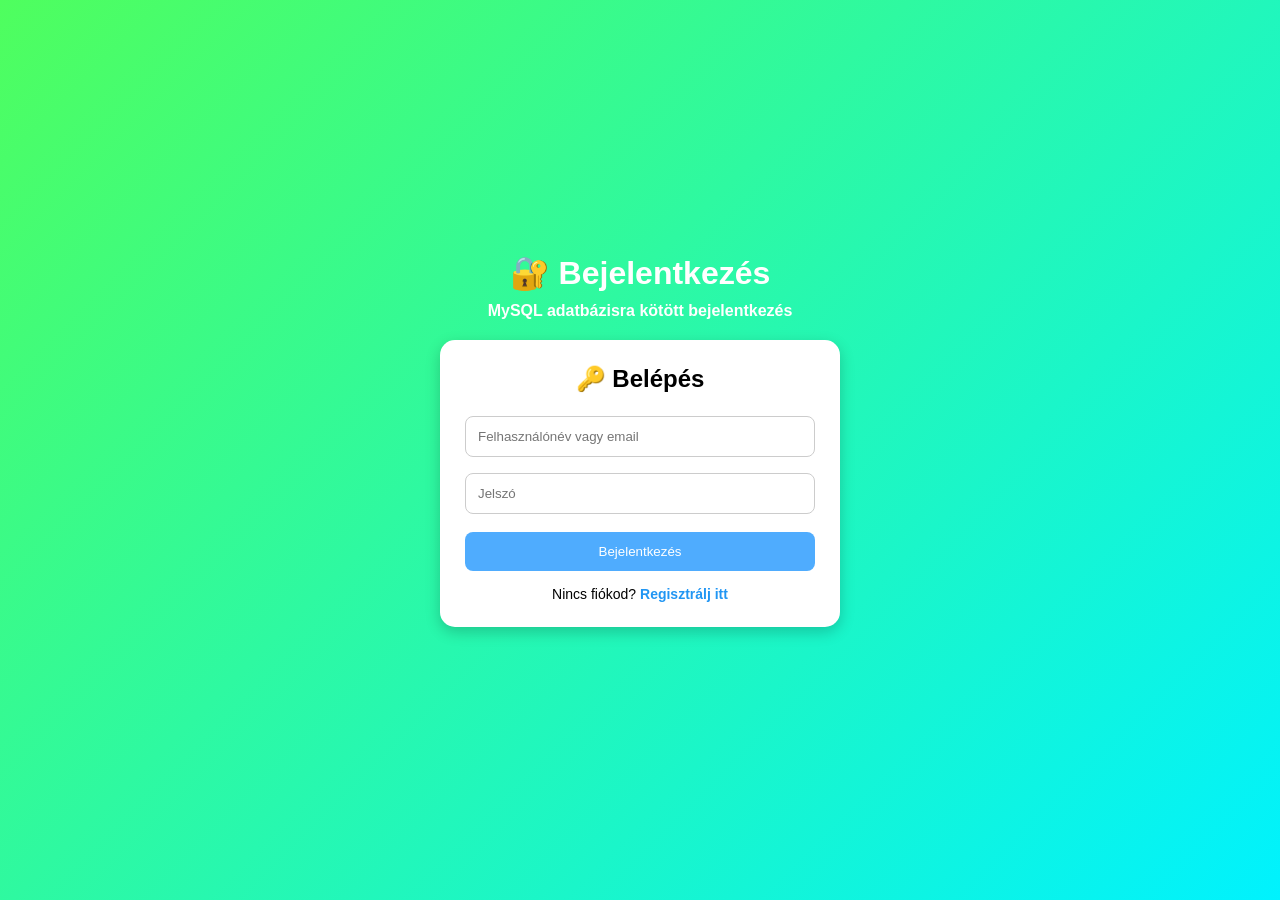
==== bejelentkezes.html @ 808c4488 "Add files via upload" ====
<!DOCTYPE html>
<html lang="hu">
<head>
    <meta charset="UTF-8">
    <meta name="viewport" content="width=device-width, initial-scale=1.0">
    <title>Bejelentkezés</title>
    <link rel="stylesheet" href="style.css">
</head>
<body>
    <div class="container">
        <h1>🔐 Bejelentkezés</h1>
        <p class="subtitle">MySQL adatbázisra kötött bejelentkezés</p>

        <div class="card">
            <h2>🔑 Belépés</h2>
            <form id="loginForm">
                <input type="text" id="loginUser" placeholder="Felhasználónév vagy email" required>
                <input type="password" id="loginPass" placeholder="Jelszó" required>
                <button type="submit">Bejelentkezés</button>
                <p id="loginMessage"></p>
            </form>
            <p class="switch-link">
                Nincs fiókod? <a href="regisztralas.html">Regisztrálj itt</a>
            </p>
        </div>
    </div>

    <script src="script.js"></script>
</body>
</html>
---- style.css ----
/* Minden elem alaphelyzetbe állítása */
*{
    margin:0;
    padding:0;
    box-sizing:border-box;
}

/* Az oldal teljes háttere */
body{

    /* Betűtípus */
    font-family: Arial, sans-serif;

    /* Színátmenetes háttér */
    background: linear-gradient(
        135deg,
        #4ffe5e,
        #00f2fe
    );

    /* Minimum teljes képernyő magasság */
    min-height:100vh;

    /* Középre igazítás */
    display:flex;
    justify-content:center;
    align-items:center;
}

/* A teljes tartalom tárolója */
.container{
    width:400px;
    text-align:center;
}

/* Főcím */
h1{
    color:white;
    margin-bottom:10px;
}

/* Alcím */
.subtitle{
    color:white;
    margin-bottom:20px;
}

/* A fehér kártyák */
.card{

    background:white;

    padding:25px;

    margin-bottom:20px;

    border-radius:15px;

    /* Árnyék a modernebb kinézetért */
    box-shadow:0 5px 15px rgba(0,0,0,0.2);
}

/* Kártya címei */
.card h2{
    margin-bottom:15px;
}

/* Szövegbeviteli mezők */
input{

    width:100%;

    padding:12px;

    margin:8px 0;

    border:1px solid #ccc;

    border-radius:8px;

    outline:none;
}

/* Ha rákattintok egy mezőre */
input:focus{
    border-color:#4facfe;
}

/* Gombok */
button{

    width:100%;

    padding:12px;

    margin-top:10px;

    background:#4facfe;

    color:white;

    border:none;

    border-radius:8px;

    cursor:pointer;
}

/* Egér ráhúzása esetén */
button:hover{
    background:#2196f3;
}

/* Üzenetek */
p{
    margin-top:10px;
    font-weight:bold;
}

.switch-link {
    margin-top: 15px;
    font-size: 14px;
    font-weight: normal;
}

.switch-link a {
    color: #2196f3;
    text-decoration: none;
    font-weight: bold;
}

.switch-link a:hover {
    text-decoration: underline;
}
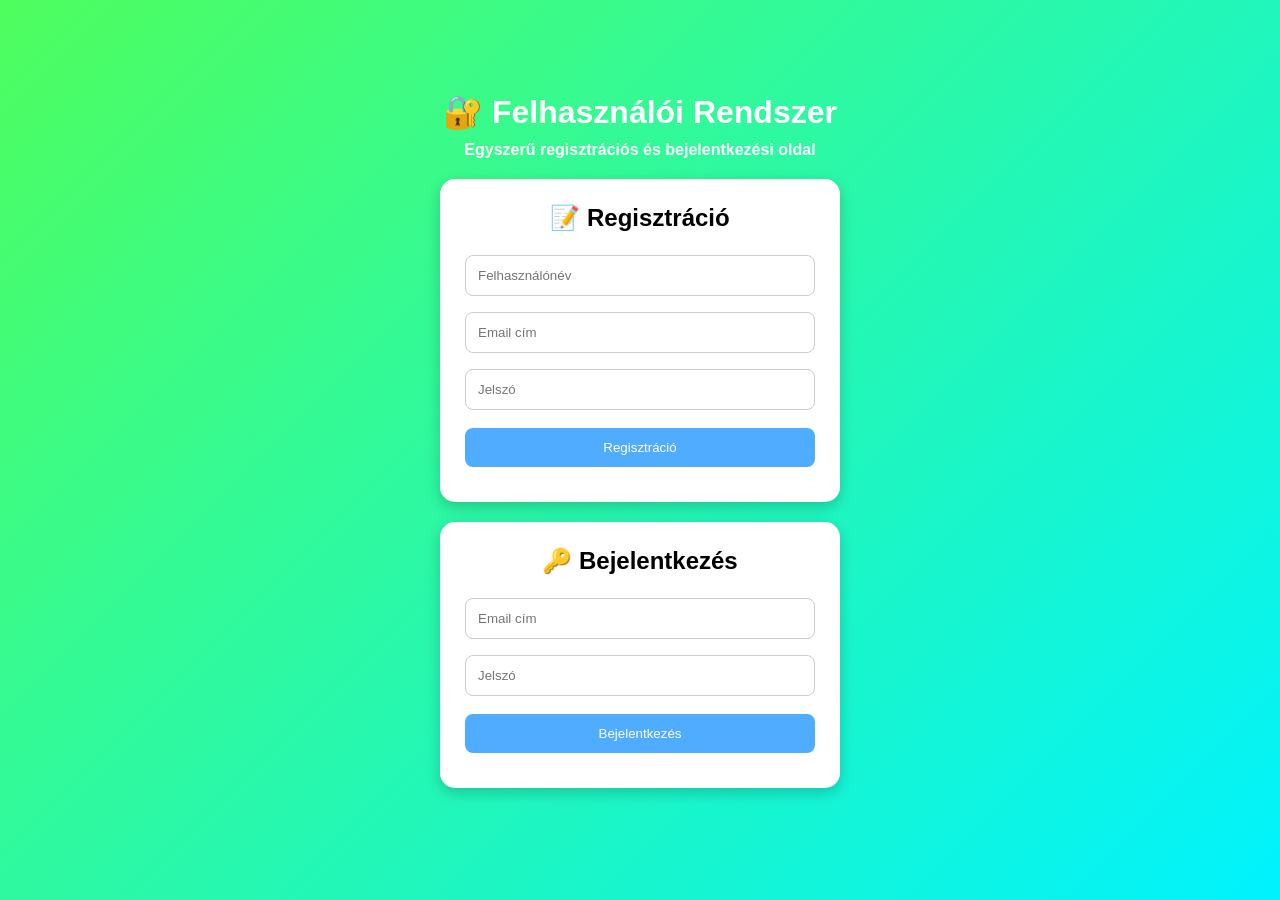
==== commit 69c386cb: "Add files via upload" ====
--- a/bejelentkezes.html
+++ b/bejelentkezes.html
@@ -1,30 +1,181 @@
 <!DOCTYPE html>
 <html lang="hu">
+
 <head>
+
+    <!-- Magyar karakterek helyes megjelenítése -->
     <meta charset="UTF-8">
+
+    <!-- Telefonon és kisebb képernyőn is jól jelenjen meg -->
     <meta name="viewport" content="width=device-width, initial-scale=1.0">
-    <title>Bejelentkezés</title>
+
+    <!-- Az oldal neve a böngésző fülén -->
+    <title>Felhasználói Rendszer</title>
+
+    <!-- CSS fájl összekapcsolása -->
     <link rel="stylesheet" href="style.css">
+
 </head>
+
 <body>
+
     <div class="container">
-        <h1>🔐 Bejelentkezés</h1>
-        <p class="subtitle">MySQL adatbázisra kötött bejelentkezés</p>
 
+        <!-- Az oldal főcíme -->
+        <h1>🔐 Felhasználói Rendszer</h1>
+
+        <p class="subtitle">
+            Egyszerű regisztrációs és bejelentkezési oldal
+        </p>
+
+        <!-- REGISZTRÁCIÓS RÉSZ -->
         <div class="card">
-            <h2>🔑 Belépés</h2>
-            <form id="loginForm">
-                <input type="text" id="loginUser" placeholder="Felhasználónév vagy email" required>
-                <input type="password" id="loginPass" placeholder="Jelszó" required>
-                <button type="submit">Bejelentkezés</button>
-                <p id="loginMessage"></p>
-            </form>
-            <p class="switch-link">
-                Nincs fiókod? <a href="regisztralas.html">Regisztrálj itt</a>
-            </p>
+
+            <h2>📝 Regisztráció</h2>
+
+            <!-- Felhasználónév bekérése -->
+            <input type="text"
+                   id="regUser"
+                   placeholder="Felhasználónév">
+
+            <!-- Email cím bekérése -->
+            <input type="email"
+                   id="regEmail"
+                   placeholder="Email cím">
+
+            <!-- Jelszó bekérése -->
+            <input type="password"
+                   id="regPass"
+                   placeholder="Jelszó">
+
+            <!-- A gomb megnyomásakor a regisztracio() függvény fut le -->
+            <button onclick="regisztracio()">
+                Regisztráció
+            </button>
+
+            <!-- Ide írja ki a program az eredményt -->
+            <p id="regMessage"></p>
+
         </div>
+
+        <!-- BEJELENTKEZÉSI RÉSZ -->
+        <div class="card">
+
+            <h2>🔑 Bejelentkezés</h2>
+
+            <!-- Email cím megadása -->
+            <input type="email"
+                   id="loginEmail"
+                   placeholder="Email cím">
+
+            <!-- Jelszó megadása -->
+            <input type="password"
+                   id="loginPass"
+                   placeholder="Jelszó">
+
+            <!-- A gomb megnyomásakor a bejelentkezes() függvény fut le -->
+            <button onclick="bejelentkezes()">
+                Bejelentkezés
+            </button>
+
+            <!-- Ide kerül a sikeres vagy sikertelen üzenet -->
+            <p id="loginMessage"></p>
+
+        </div>
+
     </div>
 
-    <script src="script.js"></script>
+    <script>
+
+        // -------------------------------------------------
+        // REGISZTRÁCIÓS FÜGGVÉNY
+        // -------------------------------------------------
+        // Ez a függvény akkor indul el,
+        // amikor a felhasználó a Regisztráció gombra kattint.
+        function regisztracio() {
+
+            // Lekérem a mezőkbe beírt adatokat
+            let nev = document.getElementById("regUser").value;
+            let email = document.getElementById("regEmail").value;
+            let jelszo = document.getElementById("regPass").value;
+
+            // Ellenőrzöm hogy valamelyik mező üres-e
+            if (nev === "" || email === "" || jelszo === "") {
+
+                // Hibaüzenet megjelenítése
+                document.getElementById("regMessage").innerHTML =
+                "❌ Tölts ki minden mezőt!";
+
+                // Az üzenet piros színű lesz
+                document.getElementById("regMessage").style.color = "red";
+
+                // A függvény itt leáll
+                return;
+            }
+
+            // Az adatokat elmentem a böngésző memóriájába
+            // Ez nem adatbázis, csak egy egyszerű tárolás
+            localStorage.setItem("felhasznalonev", nev);
+            localStorage.setItem("email", email);
+            localStorage.setItem("jelszo", jelszo);
+
+            // Sikeres regisztráció üzenet
+            document.getElementById("regMessage").innerHTML =
+            "✅ Sikeres regisztráció!";
+
+            // Zöld színű üzenet
+            document.getElementById("regMessage").style.color =
+            "limegreen";
+        }
+
+        // -------------------------------------------------
+        // BEJELENTKEZÉSI FÜGGVÉNY
+        // -------------------------------------------------
+        // Ez a függvény a Bejelentkezés gomb megnyomásakor fut le.
+        function bejelentkezes() {
+
+            // Lekérem a felhasználó által beírt adatokat
+            let email =
+            document.getElementById("loginEmail").value;
+
+            let jelszo =
+            document.getElementById("loginPass").value;
+
+            // Lekérem a regisztrációkor eltárolt adatokat
+            let mentettEmail =
+            localStorage.getItem("email");
+
+            let mentettJelszo =
+            localStorage.getItem("jelszo");
+
+            // Összehasonlítom a beírt adatokat
+            // a korábban eltárolt adatokkal
+            if (
+                email === mentettEmail &&
+                jelszo === mentettJelszo
+            ) {
+
+                // Ha minden adat egyezik,
+                // akkor sikeres bejelentkezést ír ki
+                document.getElementById("loginMessage").innerHTML =
+                "✅ Sikeres bejelentkezés!";
+
+                document.getElementById("loginMessage").style.color =
+                "limegreen";
+
+            } else {
+
+                // Ha valamelyik adat hibás,
+                // akkor hibaüzenetet ír ki
+                document.getElementById("loginMessage").innerHTML =
+                "❌ Hibás email vagy jelszó!";
+
+                document.getElementById("loginMessage").style.color =
+                "red";
+            }
+        }
+
+    </script>
+
 </body>
 </html>
--- a/style.css
+++ b/style.css
@@ -115,20 +115,4 @@
 p{
     margin-top:10px;
     font-weight:bold;
-}
-
-.switch-link {
-    margin-top: 15px;
-    font-size: 14px;
-    font-weight: normal;
-}
-
-.switch-link a {
-    color: #2196f3;
-    text-decoration: none;
-    font-weight: bold;
-}
-
-.switch-link a:hover {
-    text-decoration: underline;
 }
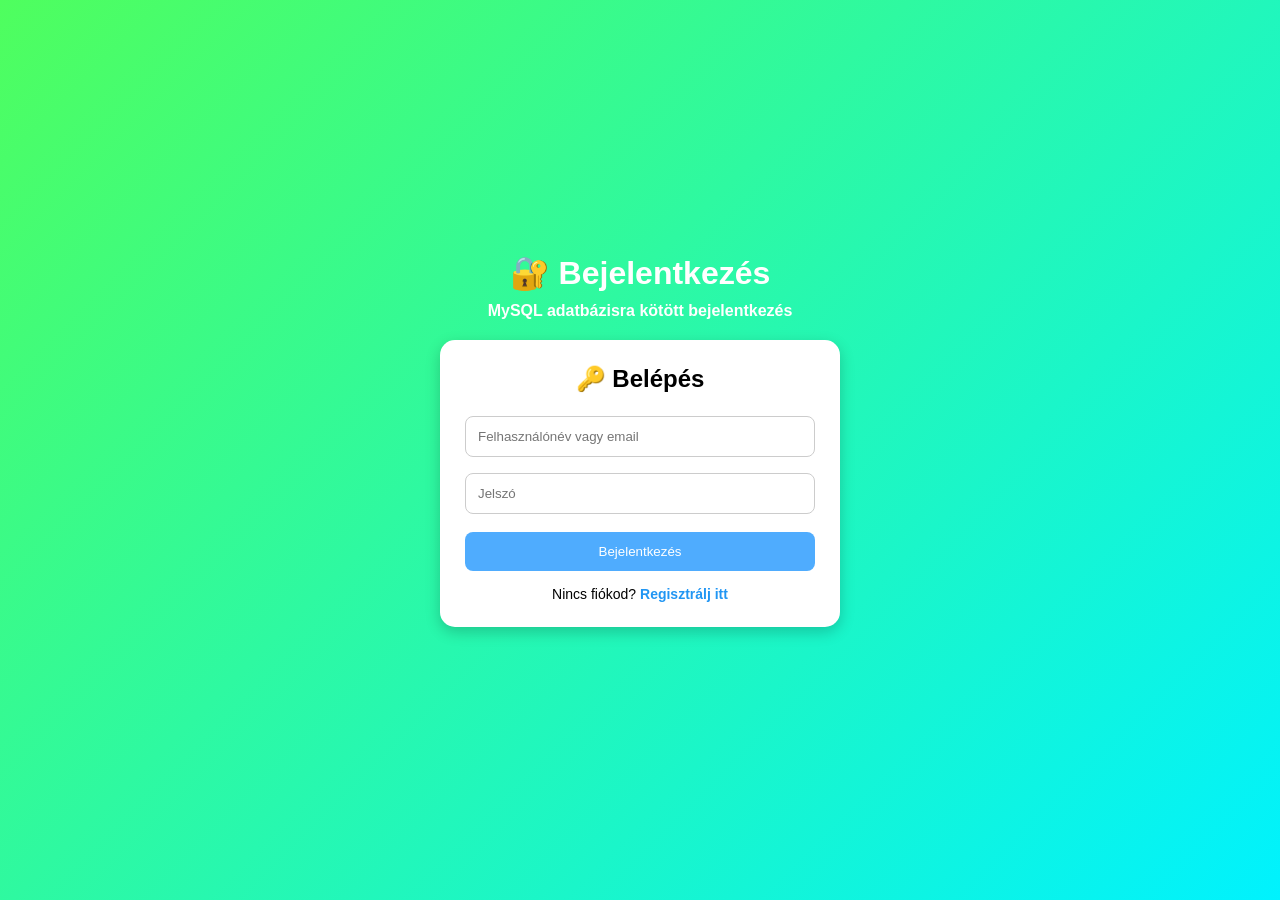
==== commit 6deab435: "Add files via upload" ====
--- a/bejelentkezes.html
+++ b/bejelentkezes.html
@@ -1,181 +1,31 @@
 <!DOCTYPE html>
 <html lang="hu">
+<head>
+    <meta charset="UTF-8">
+    <meta name="viewport" content="width=device-width, initial-scale=1.0">
+    <title>Bejelentkezés</title>
+    <link rel="stylesheet" href="style.css">
+</head>
+<body>
+    <div class="container">
+        <h1>🔐 Bejelentkezés</h1>
+        <p class="subtitle">MySQL adatbázisra kötött bejelentkezés</p>
 
-<head>
-
-    <!-- Magyar karakterek helyes megjelenítése -->
-    <meta charset="UTF-8">
-
-    <!-- Telefonon és kisebb képernyőn is jól jelenjen meg -->
-    <meta name="viewport" content="width=device-width, initial-scale=1.0">
-
-    <!-- Az oldal neve a böngésző fülén -->
-    <title>Felhasználói Rendszer</title>
-
-    <!-- CSS fájl összekapcsolása -->
-    <link rel="stylesheet" href="style.css">
-
-</head>
-
-<body>
-
-    <div class="container">
-
-        <!-- Az oldal főcíme -->
-        <h1>🔐 Felhasználói Rendszer</h1>
-
-        <p class="subtitle">
-            Egyszerű regisztrációs és bejelentkezési oldal
-        </p>
-
-        <!-- REGISZTRÁCIÓS RÉSZ -->
         <div class="card">
-
-            <h2>📝 Regisztráció</h2>
-
-            <!-- Felhasználónév bekérése -->
-            <input type="text"
-                   id="regUser"
-                   placeholder="Felhasználónév">
-
-            <!-- Email cím bekérése -->
-            <input type="email"
-                   id="regEmail"
-                   placeholder="Email cím">
-
-            <!-- Jelszó bekérése -->
-            <input type="password"
-                   id="regPass"
-                   placeholder="Jelszó">
-
-            <!-- A gomb megnyomásakor a regisztracio() függvény fut le -->
-            <button onclick="regisztracio()">
-                Regisztráció
-            </button>
-
-            <!-- Ide írja ki a program az eredményt -->
-            <p id="regMessage"></p>
-
+            <h2>🔑 Belépés</h2>
+            <form id="loginForm">
+                <input type="text" id="loginUser" placeholder="Felhasználónév vagy email" required>
+                <input type="password" id="loginPass" placeholder="Jelszó" required>
+                <button type="submit">Bejelentkezés</button>
+                <p id="loginMessage"></p>
+            </form>
+            <p class="switch-link">
+                Nincs fiókod? <a href="regisztralas.html">Regisztrálj itt</a>
+            </p>
         </div>
-
-        <!-- BEJELENTKEZÉSI RÉSZ -->
-        <div class="card">
-
-            <h2>🔑 Bejelentkezés</h2>
-
-            <!-- Email cím megadása -->
-            <input type="email"
-                   id="loginEmail"
-                   placeholder="Email cím">
-
-            <!-- Jelszó megadása -->
-            <input type="password"
-                   id="loginPass"
-                   placeholder="Jelszó">
-
-            <!-- A gomb megnyomásakor a bejelentkezes() függvény fut le -->
-            <button onclick="bejelentkezes()">
-                Bejelentkezés
-            </button>
-
-            <!-- Ide kerül a sikeres vagy sikertelen üzenet -->
-            <p id="loginMessage"></p>
-
-        </div>
-
     </div>
 
-    <script>
-
-        // -------------------------------------------------
-        // REGISZTRÁCIÓS FÜGGVÉNY
-        // -------------------------------------------------
-        // Ez a függvény akkor indul el,
-        // amikor a felhasználó a Regisztráció gombra kattint.
-        function regisztracio() {
-
-            // Lekérem a mezőkbe beírt adatokat
-            let nev = document.getElementById("regUser").value;
-            let email = document.getElementById("regEmail").value;
-            let jelszo = document.getElementById("regPass").value;
-
-            // Ellenőrzöm hogy valamelyik mező üres-e
-            if (nev === "" || email === "" || jelszo === "") {
-
-                // Hibaüzenet megjelenítése
-                document.getElementById("regMessage").innerHTML =
-                "❌ Tölts ki minden mezőt!";
-
-                // Az üzenet piros színű lesz
-                document.getElementById("regMessage").style.color = "red";
-
-                // A függvény itt leáll
-                return;
-            }
-
-            // Az adatokat elmentem a böngésző memóriájába
-            // Ez nem adatbázis, csak egy egyszerű tárolás
-            localStorage.setItem("felhasznalonev", nev);
-            localStorage.setItem("email", email);
-            localStorage.setItem("jelszo", jelszo);
-
-            // Sikeres regisztráció üzenet
-            document.getElementById("regMessage").innerHTML =
-            "✅ Sikeres regisztráció!";
-
-            // Zöld színű üzenet
-            document.getElementById("regMessage").style.color =
-            "limegreen";
-        }
-
-        // -------------------------------------------------
-        // BEJELENTKEZÉSI FÜGGVÉNY
-        // -------------------------------------------------
-        // Ez a függvény a Bejelentkezés gomb megnyomásakor fut le.
-        function bejelentkezes() {
-
-            // Lekérem a felhasználó által beírt adatokat
-            let email =
-            document.getElementById("loginEmail").value;
-
-            let jelszo =
-            document.getElementById("loginPass").value;
-
-            // Lekérem a regisztrációkor eltárolt adatokat
-            let mentettEmail =
-            localStorage.getItem("email");
-
-            let mentettJelszo =
-            localStorage.getItem("jelszo");
-
-            // Összehasonlítom a beírt adatokat
-            // a korábban eltárolt adatokkal
-            if (
-                email === mentettEmail &&
-                jelszo === mentettJelszo
-            ) {
-
-                // Ha minden adat egyezik,
-                // akkor sikeres bejelentkezést ír ki
-                document.getElementById("loginMessage").innerHTML =
-                "✅ Sikeres bejelentkezés!";
-
-                document.getElementById("loginMessage").style.color =
-                "limegreen";
-
-            } else {
-
-                // Ha valamelyik adat hibás,
-                // akkor hibaüzenetet ír ki
-                document.getElementById("loginMessage").innerHTML =
-                "❌ Hibás email vagy jelszó!";
-
-                document.getElementById("loginMessage").style.color =
-                "red";
-            }
-        }
-
-    </script>
+    <script src="script.js"></script>
 
 </body>
 </html>
--- a/style.css
+++ b/style.css
@@ -115,4 +115,20 @@
 p{
     margin-top:10px;
     font-weight:bold;
+}
+
+.switch-link {
+    margin-top: 15px;
+    font-size: 14px;
+    font-weight: normal;
+}
+
+.switch-link a {
+    color: #2196f3;
+    text-decoration: none;
+    font-weight: bold;
+}
+
+.switch-link a:hover {
+    text-decoration: underline;
 }
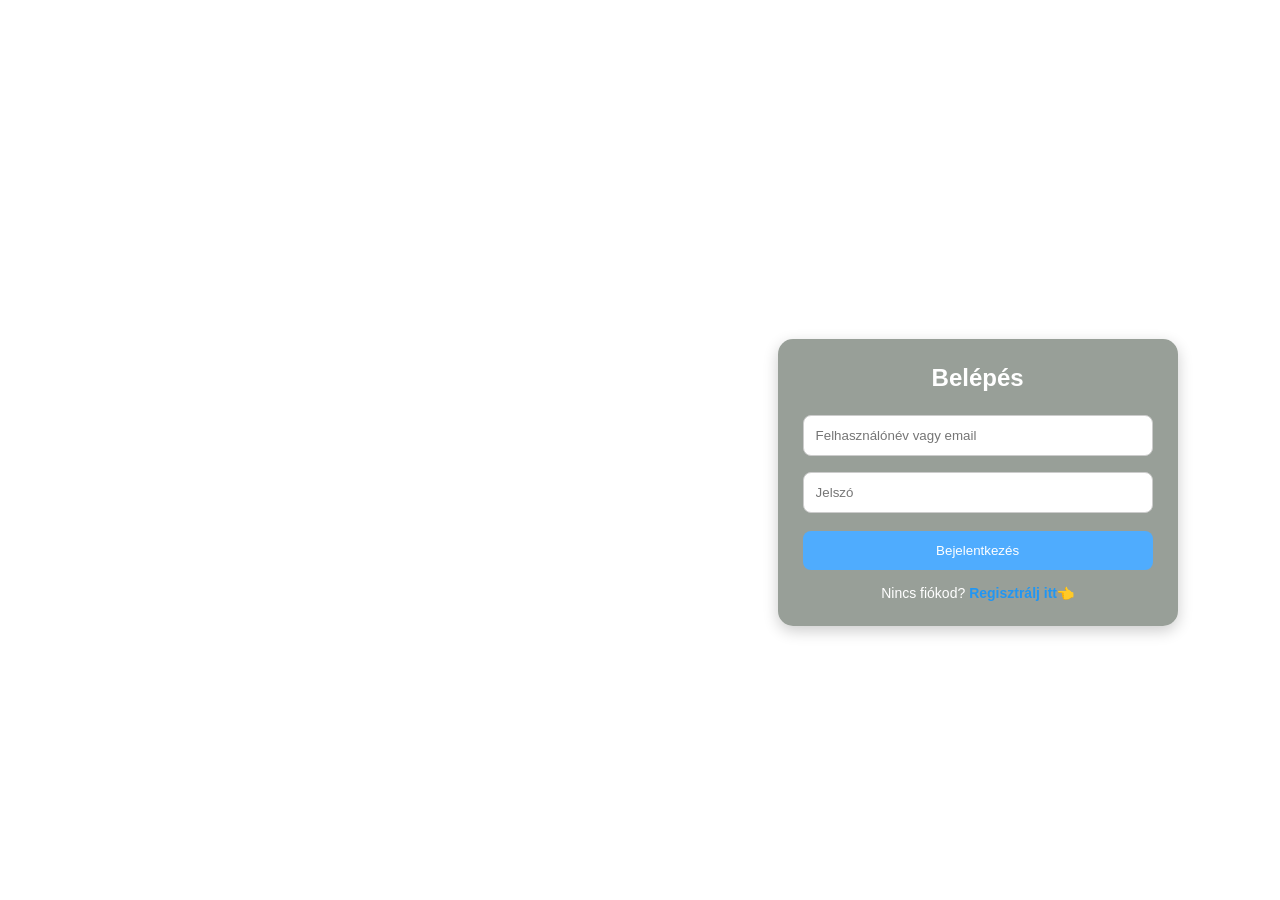
==== commit c114e8b3: "Add files via upload" ====
--- a/bejelentkezes.html
+++ b/bejelentkezes.html
@@ -8,11 +8,11 @@
 </head>
 <body>
     <div class="container">
-        <h1>🔐 Bejelentkezés</h1>
-        <p class="subtitle">MySQL adatbázisra kötött bejelentkezés</p>
+        <h1> Bejelentkezés🕸</h1>
+        <p class="subtitle">Van fiókod? Jelentkezz be!</p>
 
         <div class="card">
-            <h2>🔑 Belépés</h2>
+            <h2> Belépés</h2>
             <form id="loginForm">
                 <input type="text" id="loginUser" placeholder="Felhasználónév vagy email" required>
                 <input type="password" id="loginPass" placeholder="Jelszó" required>
@@ -20,7 +20,7 @@
                 <p id="loginMessage"></p>
             </form>
             <p class="switch-link">
-                Nincs fiókod? <a href="regisztralas.html">Regisztrálj itt</a>
+                Nincs fiókod? <a href="regisztralas.html">Regisztrálj itt👈</a>
             </p>
         </div>
     </div>
--- a/style.css
+++ b/style.css
@@ -12,19 +12,16 @@
     font-family: Arial, sans-serif;
 
     /* Színátmenetes háttér */
-    background: linear-gradient(
-        135deg,
-        #4ffe5e,
-        #00f2fe
-    );
+    background-image: url('https://images.hdqwalls.com/download/spider-man-weaving-his-web-cl-1920x1080.jpg');
 
     /* Minimum teljes képernyő magasság */
     min-height:100vh;
 
     /* Középre igazítás */
     display:flex;
-    justify-content:center;
+    justify-content:right;
     align-items:center;
+    margin-right:8% ;
 }
 
 /* A teljes tartalom tárolója */
@@ -48,7 +45,7 @@
 /* A fehér kártyák */
 .card{
 
-    background:white;
+    background:rgba(117, 126, 117, 0.747);
 
     padding:25px;
 
@@ -63,6 +60,7 @@
 /* Kártya címei */
 .card h2{
     margin-bottom:15px;
+    color: white;
 }
 
 /* Szövegbeviteli mezők */
@@ -121,6 +119,7 @@
     margin-top: 15px;
     font-size: 14px;
     font-weight: normal;
+    color: white;
 }
 
 .switch-link a {
